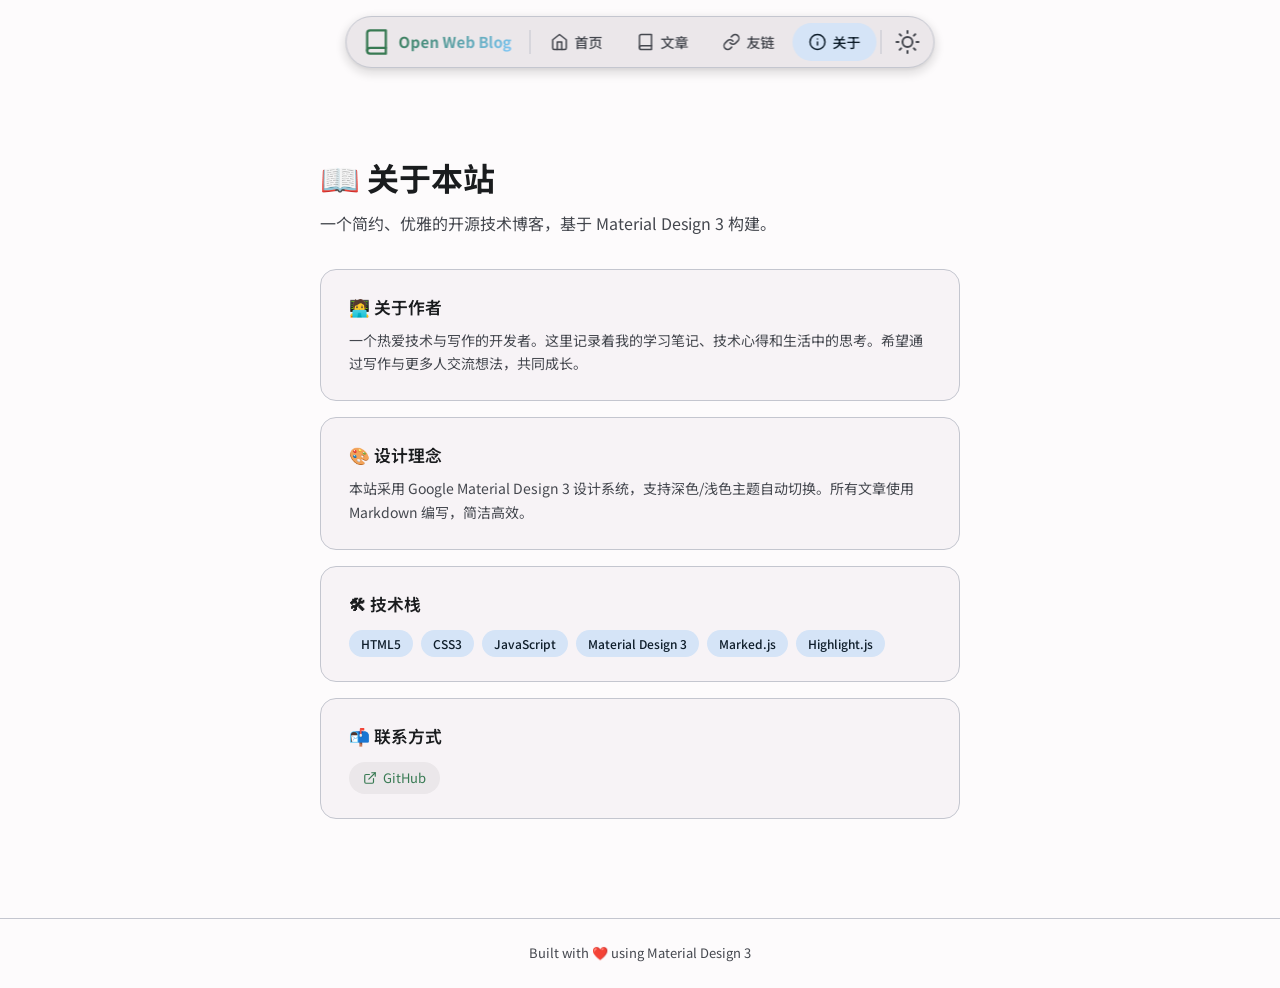
==== main/about.html @ fdef0a33 "OWB-dev #1" ====
<!DOCTYPE html>
<html lang="zh-Hans" data-theme="dark">
<head>
  <meta charset="UTF-8">
  <meta name="viewport" content="width=device-width, initial-scale=1.0">
  <title>Open Web Blog - 关于</title>
  <meta name="description" content="关于本站">

  <link rel="preconnect" href="https://fonts.loli.net">
  <link rel="preconnect" href="https://gstatic.loli.net" crossorigin>

  <link href="https://fonts.loli.net/css2?family=Noto+Sans+SC:wght@300;400;500;700&family=JetBrains+Mono:wght@400;500&display=swap" rel="stylesheet">

  <link rel="stylesheet" href="css/theme.css">
  <link rel="stylesheet" href="css/layout.css">
  <link rel="stylesheet" href="css/components.css">
  <link rel="stylesheet" href="css/home.css">
  <link rel="stylesheet" href="css/nav.css">

  <style>
    .page-container { max-width: 680px; margin: 0 auto; padding: 0 20px; }
    .page-title { font-size: 2rem; font-weight: 700; margin-bottom: 8px; color: var(--md-sys-color-on-surface); }
    .page-desc { color: var(--md-sys-color-on-surface-variant); margin-bottom: 32px; line-height: 1.6; }
    .about-card {
      padding: 24px 28px; border-radius: var(--md-sys-shape-large);
      background-color: var(--md-sys-color-surface-container-low);
      border: 1px solid var(--md-sys-color-outline-variant); margin-bottom: 16px;
    }
    .about-card h3 { font-size: 1.05rem; font-weight: 600; margin-bottom: 8px; color: var(--md-sys-color-on-surface); }
    .about-card p { font-size: 14px; color: var(--md-sys-color-on-surface-variant); line-height: 1.7; }
    .tech-tags { display: flex; flex-wrap: wrap; gap: 8px; margin-top: 12px; }
    .tech-tag {
      padding: 4px 12px; border-radius: var(--md-sys-shape-full);
      background-color: var(--md-sys-color-secondary-container); color: var(--md-sys-color-on-secondary-container);
      font-size: 12px; font-weight: 500;
    }
  </style>
</head>
<body class="has-floating-nav">

  <nav class="floating-nav" id="floatingNav">
    <a href="index.html" class="floating-nav__brand">
      <span class="floating-nav__brand-icon">
        <svg viewBox="0 0 24 24" width="28" height="28" fill="none" stroke="var(--md-sys-color-primary)" stroke-width="2" stroke-linecap="round" stroke-linejoin="round">
          <path d="M4 19.5A2.5 2.5 0 0 1 6.5 17H20"/><path d="M6.5 2H20v20H6.5A2.5 2.5 0 0 1 4 19.5v-15A2.5 2.5 0 0 1 6.5 2z"/>
        </svg>
      </span>
      <span class="floating-nav__brand-name">Open Web Blog</span>
    </a>
    <span class="floating-nav__divider"></span>
    <div class="floating-nav__links">
      <a href="index.html" class="floating-nav__link">
        <svg viewBox="0 0 24 24" width="18" height="18" fill="none" stroke="currentColor" stroke-width="2" stroke-linecap="round" stroke-linejoin="round"><path d="M3 9l9-7 9 7v11a2 2 0 0 1-2 2H5a2 2 0 0 1-2-2z"/><polyline points="9 22 9 12 15 12 15 22"/></svg>
        首页
      </a>
      <a href="page.html" class="floating-nav__link">
        <svg viewBox="0 0 24 24" width="18" height="18" fill="none" stroke="currentColor" stroke-width="2" stroke-linecap="round" stroke-linejoin="round"><path d="M4 19.5A2.5 2.5 0 0 1 6.5 17H20"/><path d="M6.5 2H20v20H6.5A2.5 2.5 0 0 1 4 19.5v-15A2.5 2.5 0 0 1 6.5 2z"/></svg>
        文章
      </a>
      <a href="link.html" class="floating-nav__link">
        <svg viewBox="0 0 24 24" width="18" height="18" fill="none" stroke="currentColor" stroke-width="2" stroke-linecap="round" stroke-linejoin="round"><path d="M10 13a5 5 0 0 0 7.54.54l3-3a5 5 0 0 0-7.07-7.07l-1.72 1.71"/><path d="M14 11a5 5 0 0 0-7.54-.54l-3 3a5 5 0 0 0 7.07 7.07l1.71-1.71"/></svg>
        友链
      </a>
      <a href="about.html" class="floating-nav__link active">
        <svg viewBox="0 0 24 24" width="18" height="18" fill="none" stroke="currentColor" stroke-width="2" stroke-linecap="round" stroke-linejoin="round"><circle cx="12" cy="12" r="10"/><line x1="12" y1="16" x2="12" y2="12"/><line x1="12" y1="8" x2="12.01" y2="8"/></svg>
        关于
      </a>
    </div>
    <span class="floating-nav__divider"></span>
    <div class="floating-nav__end">
      <button class="icon-button" id="themeToggle" aria-label="切换主题">
        <svg viewBox="0 0 24 24" width="24" height="24" id="themeIcon" fill="none" stroke="currentColor" stroke-width="2" stroke-linecap="round" stroke-linejoin="round"><path d="M21 12.79A9 9 0 1 1 11.21 3 7 7 0 0 0 21 12.79z"/></svg>
      </button>
    </div>
  </nav>

  <main class="main-content main-content--full">
    <div class="page-container" id="aboutContent">
      <h1 class="page-title">📖 关于本站</h1>
      <p class="page-desc" id="aboutDesc">加载中...</p>
      <div id="aboutCards">
        <!-- Dynamically populated from config.json -->
      </div>
    </div>

    <footer class="blog-footer">
      <p>Built with ❤️ using Material Design 3</p>
    </footer>
  </main>

  <script src="js/theme.js"></script>
  <script>
    (function() {
      // Load about content from config.json
      fetch('config.json').then(r => r.json()).then(cfg => {
        const about = cfg.about;
        if (!about) {
          document.getElementById('aboutDesc').textContent = '一个简约、优雅的开源技术博客，基于 Material Design 3 构建。';
          return;
        }
        // Description
        if (about.description) {
          document.getElementById('aboutDesc').textContent = about.description;
        }
        // Cards
        const cardsContainer = document.getElementById('aboutCards');
        if (!about.sections || !about.sections.length) {
          cardsContainer.innerHTML = '<div class="about-card"><h3>关于</h3><p>暂无更多信息。</p></div>';
          return;
        }
        cardsContainer.innerHTML = about.sections.map(section => {
          let bodyHtml = '';
          if (section.text) {
            bodyHtml = `<p>${section.text}</p>`;
          }
          if (section.tags && section.tags.length) {
            bodyHtml += '<div class="tech-tags">' + section.tags.map(t => `<span class="tech-tag">${t}</span>`).join('') + '</div>';
          }
          if (section.links && section.links.length) {
            bodyHtml += '<div style="display:flex;flex-wrap:wrap;gap:8px;margin-top:12px">' +
              section.links.map(l => `<a href="${l.url}" target="_blank" rel="noopener" style="display:inline-flex;align-items:center;gap:6px;padding:6px 14px;border-radius:9999px;background:var(--md-sys-color-surface-container-high);color:var(--md-sys-color-primary);font-size:13px;text-decoration:none;transition:all 0.2s" onmouseover="this.style.background='var(--md-sys-color-primary-container)'" onmouseout="this.style.background='var(--md-sys-color-surface-container-high)'">
                <svg viewBox="0 0 24 24" width="14" height="14" fill="none" stroke="currentColor" stroke-width="2" stroke-linecap="round" stroke-linejoin="round"><path d="M18 13v6a2 2 0 0 1-2 2H5a2 2 0 0 1-2-2V8a2 2 0 0 1 2-2h6"/><polyline points="15 3 21 3 21 9"/><line x1="10" y1="14" x2="21" y2="3"/></svg>
                ${l.label}
              </a>`).join('') + '</div>';
          }
          return `<div class="about-card">
            <h3>${section.title}</h3>
            ${bodyHtml}
          </div>`;
        }).join('');
      }).catch(() => {
        document.getElementById('aboutDesc').textContent = '一个简约、优雅的开源技术博客。';
      });
    })();
  </script>
</body>
</html>
---- main/css/theme.css ----
/* ============================================
   Material Design 3 Theme - Open Web Blog
   ============================================ */

/* === Light Theme (default) === */
:root,
[data-theme="light"] {
  /* Primary - Green #4AA26F (overridable via config.json → themeColor) */
  --owb-primary: #4AA26F;
  --md-sys-color-primary: #3A8E5E;
  --md-sys-color-on-primary: #FFFFFF;
  --md-sys-color-primary-container: #C7EDD4;
  --md-sys-color-on-primary-container: #002112;

  /* Secondary */
  --md-sys-color-secondary: #526070;
  --md-sys-color-on-secondary: #FFFFFF;
  --md-sys-color-secondary-container: #D5E4F7;
  --md-sys-color-on-secondary-container: #0E1D2A;

  /* Tertiary */
  --md-sys-color-tertiary: #6B5778;
  --md-sys-color-on-tertiary: #FFFFFF;
  --md-sys-color-tertiary-container: #F2DAFF;
  --md-sys-color-on-tertiary-container: #251431;

  /* Error */
  --md-sys-color-error: #BA1A1A;
  --md-sys-color-on-error: #FFFFFF;
  --md-sys-color-error-container: #FFDAD6;
  --md-sys-color-on-error-container: #410002;

  /* Surface */
  --md-sys-color-surface: #FDFBFC;
  --md-sys-color-on-surface: #1A1C1E;
  --md-sys-color-surface-dim: #DBD9DD;
  --md-sys-color-surface-bright: #FDFBFC;

  --md-sys-color-surface-container-lowest: #FFFFFF;
  --md-sys-color-surface-container-low: #F7F3F6;
  --md-sys-color-surface-container: #F1EDF0;
  --md-sys-color-surface-container-high: #EBE7EA;
  --md-sys-color-surface-container-highest: #E5E2E5;

  --md-sys-color-on-surface-variant: #44474E;
  --md-sys-color-outline: #74777F;
  --md-sys-color-outline-variant: #C4C6CF;

  /* Inverse */
  --md-sys-color-inverse-surface: #2F3033;
  --md-sys-color-inverse-on-surface: #F1F0F4;
  --md-sys-color-inverse-primary: #81DAAB;

  /* Shadows */
  --md-sys-color-shadow: #000000;
  --md-sys-color-scrim: #000000;

  /* Surface Tint */
  --md-sys-color-surface-tint: #3A8E5E;

  /* Elevation levels */
  --md-sys-elevation-0: none;
  --md-sys-elevation-1: 0 1px 3px 1px rgba(0,0,0,0.08), 0 1px 2px 0 rgba(0,0,0,0.04);
  --md-sys-elevation-2: 0 2px 6px 2px rgba(0,0,0,0.10), 0 1px 2px 0 rgba(0,0,0,0.06);
  --md-sys-elevation-3: 0 4px 8px 3px rgba(0,0,0,0.10), 0 2px 3px 0 rgba(0,0,0,0.06);
  --md-sys-elevation-4: 0 6px 12px 4px rgba(0,0,0,0.10), 0 2px 3px 0 rgba(0,0,0,0.06);
  --md-sys-elevation-5: 0 8px 16px 6px rgba(0,0,0,0.10), 0 4px 4px 0 rgba(0,0,0,0.06);

  /* Shape */
  --md-sys-shape-extra-small: 4px;
  --md-sys-shape-small: 8px;
  --md-sys-shape-medium: 12px;
  --md-sys-shape-large: 16px;
  --md-sys-shape-extra-large: 28px;
  --md-sys-shape-full: 9999px;
}

/* === Dark Theme === */
[data-theme="dark"] {
  --md-sys-color-primary: #81DAAB;
  --md-sys-color-on-primary: #003920;
  --md-sys-color-primary-container: #2E6B48;
  --md-sys-color-on-primary-container: #C7EDD4;

  --md-sys-color-secondary: #B9C8D9;
  --md-sys-color-on-secondary: #243240;
  --md-sys-color-secondary-container: #3B4958;
  --md-sys-color-on-secondary-container: #D5E4F7;

  --md-sys-color-tertiary: #D7BDE5;
  --md-sys-color-on-tertiary: #3B2948;
  --md-sys-color-tertiary-container: #533F5F;
  --md-sys-color-on-tertiary-container: #F2DAFF;

  --md-sys-color-error: #FFB4AB;
  --md-sys-color-on-error: #690005;
  --md-sys-color-error-container: #93000A;
  --md-sys-color-on-error-container: #FFDAD6;

  --md-sys-color-surface: #121316;
  --md-sys-color-on-surface: #E2E2E6;
  --md-sys-color-surface-dim: #121316;
  --md-sys-color-surface-bright: #38393C;

  --md-sys-color-surface-container-lowest: #0D0E11;
  --md-sys-color-surface-container-low: #1A1B1E;
  --md-sys-color-surface-container: #1E1F22;
  --md-sys-color-surface-container-high: #292A2D;
  --md-sys-color-surface-container-highest: #343537;

  --md-sys-color-on-surface-variant: #C4C6CF;
  --md-sys-color-outline: #8E9099;
  --md-sys-color-outline-variant: #44474E;

  --md-sys-color-inverse-surface: #E2E2E6;
  --md-sys-color-inverse-on-surface: #2F3033;
  --md-sys-color-inverse-primary: #3A8E5E;

  --md-sys-color-shadow: #000000;
  --md-sys-color-scrim: #000000;
  --md-sys-color-surface-tint: #81DAAB;
}

/* === Global Styles === */
*, *::before, *::after {
  margin: 0;
  padding: 0;
  box-sizing: border-box;
}

html {
  font-size: 16px;
  scroll-behavior: smooth;
}

body {
  font-family: 'Noto Sans SC', -apple-system, BlinkMacSystemFont, "Segoe UI", "PingFang SC", "Hiragino Sans GB", "Microsoft YaHei", "Helvetica Neue", Helvetica, Arial, sans-serif;
  background-color: var(--md-sys-color-surface);
  color: var(--md-sys-color-on-surface);
  line-height: 1.6;
  -webkit-font-smoothing: antialiased;
  -moz-osx-font-smoothing: grayscale;
  overflow-x: hidden;
}

a {
  color: var(--md-sys-color-primary);
  text-decoration: none;
  transition: color 0.2s ease;
}

a:hover {
  color: var(--md-sys-color-primary);
  text-decoration: underline;
}

::selection {
  background-color: var(--md-sys-color-primary-container);
  color: var(--md-sys-color-on-primary-container);
}

::-webkit-scrollbar {
  width: 8px;
  height: 8px;
}

::-webkit-scrollbar-track {
  background: transparent;
}

::-webkit-scrollbar-thumb {
  background: var(--md-sys-color-outline-variant);
  border-radius: var(--md-sys-shape-full);
}

::-webkit-scrollbar-thumb:hover {
  background: var(--md-sys-color-outline);
}
---- main/css/layout.css ----
/* ============================================
   Layout - Top App Bar, Sidebar, Main Content
   ============================================ */

/* === Top App Bar === */
.top-app-bar {
  position: fixed;
  top: 0;
  left: 0;
  right: 0;
  height: 64px;
  background-color: var(--md-sys-color-surface-container);
  color: var(--md-sys-color-on-surface);
  display: flex;
  align-items: center;
  justify-content: space-between;
  padding: 0 16px;
  z-index: 100;
  box-shadow: var(--md-sys-elevation-2);
  backdrop-filter: blur(12px);
  -webkit-backdrop-filter: blur(12px);
}

.top-app-bar__start {
  display: flex;
  align-items: center;
  gap: 12px;
}

.top-app-bar__brand {
  display: flex;
  align-items: center;
  gap: 10px;
}

.brand-text {
  display: flex;
  flex-direction: column;
}

.brand-name {
  font-family: 'Noto Sans SC', "PingFang SC", "Microsoft YaHei", sans-serif;
  font-size: 18px;
  font-weight: 700;
  line-height: 1.2;
  color: var(--md-sys-color-on-surface);
  background: linear-gradient(135deg, var(--md-sys-color-primary), #7FC8F8);
  -webkit-background-clip: text;
  -webkit-text-fill-color: transparent;
  background-clip: text;
}

.brand-subtitle {
  font-size: 11px;
  font-weight: 400;
  color: var(--md-sys-color-on-surface-variant);
  line-height: 1.2;
}

.top-app-bar__end {
  display: flex;
  align-items: center;
  gap: 4px;
}

/* === Drawer Overlay === */
.drawer-overlay {
  position: fixed;
  inset: 0;
  background: rgba(0, 0, 0, 0.4);
  z-index: 80;
  opacity: 0;
  visibility: hidden;
  transition: opacity 0.3s ease, visibility 0.3s ease;
}

.drawer-overlay.active {
  opacity: 1;
  visibility: visible;
}

/* === Sidebar === */
.sidebar {
  position: fixed;
  top: 64px;
  left: 0;
  bottom: 0;
  width: 280px;
  background-color: var(--md-sys-color-surface-container);
  border-right: 1px solid var(--md-sys-color-outline-variant);
  overflow-y: auto;
  z-index: 90;
  transition: transform 0.3s cubic-bezier(0.2, 0, 0, 1);
  display: flex;
  flex-direction: column;
}

.sidebar__header {
  display: none;
  padding: 20px 20px 12px;
  align-items: center;
  gap: 12px;
  border-bottom: 1px solid var(--md-sys-color-outline-variant);
}

.sidebar__section-label {
  font-size: 11px;
  font-weight: 600;
  text-transform: uppercase;
  letter-spacing: 0.05em;
  color: var(--md-sys-color-on-surface-variant);
  padding: 16px 20px 8px;
}

/* Navigation List */
.nav-list {
  list-style: none;
  padding: 4px 12px;
  flex: 1;
}

.nav-item {
  margin-bottom: 2px;
}

.nav-link {
  display: flex;
  align-items: center;
  gap: 12px;
  padding: 10px 16px;
  border-radius: var(--md-sys-shape-large);
  color: var(--md-sys-color-on-surface-variant);
  text-decoration: none;
  font-size: 14px;
  font-weight: 500;
  transition: all 0.2s ease;
  position: relative;
}

.nav-link:hover {
  background-color: var(--md-sys-color-surface-container-high);
  color: var(--md-sys-color-on-surface);
  text-decoration: none;
}

.nav-item.active .nav-link {
  background-color: var(--md-sys-color-secondary-container);
  color: var(--md-sys-color-on-secondary-container);
}

.nav-icon {
  width: 20px;
  height: 20px;
  flex-shrink: 0;
}

/* Blog post date in nav */
.nav-post-date {
  font-size: 11px;
  color: var(--md-sys-color-on-surface-variant);
  opacity: 0.7;
  margin-left: auto;
}

/* Sidebar Footer */
.sidebar__footer {
  padding: 12px 12px 20px;
  border-top: 1px solid var(--md-sys-color-outline-variant);
  margin-top: auto;
}

.sidebar-footer-link {
  display: flex;
  align-items: center;
  gap: 8px;
  padding: 8px 16px;
  border-radius: var(--md-sys-shape-medium);
  color: var(--md-sys-color-on-surface-variant);
  font-size: 13px;
  transition: all 0.2s ease;
}

.sidebar-footer-link:hover {
  background-color: var(--md-sys-color-surface-container-high);
  color: var(--md-sys-color-primary);
  text-decoration: none;
}

/* === Main Content === */
.main-content {
  margin-top: 64px;
  margin-left: 280px;
  min-height: calc(100vh - 64px);
  transition: margin-left 0.3s cubic-bezier(0.2, 0, 0, 1);
}

/* Full-width main (no sidebar, for index/link/about pages) */
.main-content--full {
  margin-left: 0;
}

.content-wrapper {
  display: flex;
  max-width: 1200px;
  margin: 0 auto;
  padding: 32px 40px;
  gap: 40px;
}

.doc-article {
  flex: 1;
  min-width: 0;
  max-width: 800px;
}

/* === TOC Sidebar === */
.toc-sidebar {
  width: 220px;
  flex-shrink: 0;
  position: sticky;
  top: 96px;
  align-self: flex-start;
  max-height: calc(100vh - 120px);
  overflow-y: auto;
  padding-left: 16px;
  border-left: 1px solid var(--md-sys-color-outline-variant);
}

.toc-header {
  font-size: 12px;
  font-weight: 600;
  text-transform: uppercase;
  letter-spacing: 0.08em;
  color: var(--md-sys-color-on-surface-variant);
  margin-bottom: 12px;
}

.toc-list {
  list-style: none;
}

.toc-list li {
  margin-bottom: 4px;
}

.toc-list a {
  display: block;
  padding: 4px 8px;
  font-size: 13px;
  color: var(--md-sys-color-on-surface-variant);
  border-radius: var(--md-sys-shape-small);
  transition: all 0.2s ease;
  line-height: 1.4;
  overflow: hidden;
  text-overflow: ellipsis;
  white-space: nowrap;
}

.toc-list a:hover {
  color: var(--md-sys-color-primary);
  background-color: var(--md-sys-color-surface-container);
  text-decoration: none;
}

.toc-list a.toc-h2 {
  padding-left: 16px;
  font-size: 12px;
}

.toc-list a.toc-h3 {
  padding-left: 28px;
  font-size: 11px;
}

/* === FAB (Scroll to top) === */
.fab {
  position: fixed;
  bottom: 24px;
  right: 24px;
  width: 56px;
  height: 56px;
  border-radius: var(--md-sys-shape-large);
  background-color: var(--md-sys-color-primary-container);
  color: var(--md-sys-color-on-primary-container);
  border: none;
  cursor: pointer;
  display: flex;
  align-items: center;
  justify-content: center;
  box-shadow: var(--md-sys-elevation-3);
  transition: all 0.3s ease;
  opacity: 0;
  transform: translateY(20px);
  pointer-events: none;
  z-index: 50;
}

.fab.visible {
  opacity: 1;
  transform: translateY(0);
  pointer-events: auto;
}

.fab:hover {
  background-color: var(--md-sys-color-primary);
  color: var(--md-sys-color-on-primary);
  box-shadow: var(--md-sys-elevation-4);
}

.fab.visible:hover {
  transform: translateY(-2px);
}

/* === Loading State === */
.loading-state {
  display: flex;
  flex-direction: column;
  align-items: center;
  justify-content: center;
  padding: 80px 20px;
  color: var(--md-sys-color-on-surface-variant);
}

.loading-spinner {
  width: 40px;
  height: 40px;
  border: 3px solid var(--md-sys-color-outline-variant);
  border-top-color: var(--md-sys-color-primary);
  border-radius: 50%;
  animation: spin 0.8s linear infinite;
  margin-bottom: 16px;
}

@keyframes spin {
  to { transform: rotate(360deg); }
}

/* === Blog post meta info === */
.doc-header {
  margin-bottom: 32px;
  padding-bottom: 24px;
  border-bottom: 1px solid var(--md-sys-color-outline-variant);
}

.doc-title {
  font-family: 'Noto Sans SC', "PingFang SC", "Microsoft YaHei", sans-serif;
  font-size: 2.25rem;
  font-weight: 700;
  line-height: 1.25;
  color: var(--md-sys-color-on-surface);
  margin-bottom: 8px;
}

.doc-meta {
  font-size: 14px;
  color: var(--md-sys-color-on-surface-variant);
  display: flex;
  align-items: center;
  gap: 12px;
  flex-wrap: wrap;
}

.doc-meta-item {
  display: flex;
  align-items: center;
  gap: 4px;
}

.doc-meta-item svg {
  width: 16px;
  height: 16px;
}

/* === Drawer mode (mobile) === */
@media (max-width: 768px) {
  .sidebar {
    transform: translateX(-100%);
  }

  .sidebar.open {
    transform: translateX(0);
  }

  .sidebar__header {
    display: flex;
  }

  .main-content {
    margin-left: 0;
  }

  .content-wrapper {
    padding: 20px 16px;
  }

  .toc-sidebar {
    display: none;
  }

  .doc-article {
    max-width: 100%;
  }

  .top-app-bar__brand .brand-subtitle {
    display: none;
  }

  .doc-title {
    font-size: 1.6rem;
  }
}

/* === Desktop: hide hamburger, sidebar always visible === */
@media (min-width: 769px) {
  #menuToggle { display: none; }
}

/* === Tablet / small desktop === */
@media (min-width: 769px) and (max-width: 1200px) {
  .content-wrapper {
    padding: 28px 24px;
    gap: 28px;
  }

  .toc-sidebar {
    width: 180px;
  }
}

/* === Large desktop === */
@media (min-width: 1201px) {
  .content-wrapper {
    padding: 40px 48px;
    gap: 48px;
  }
}

/* === Reduced motion === */
@media (prefers-reduced-motion: reduce) {
  *, *::before, *::after {
    animation-duration: 0.01ms !important;
    transition-duration: 0.01ms !important;
  }
}
---- main/css/components.css ----
/* ============================================
   Components - MD3 Styled UI Elements
   ============================================ */

/* === Icon Button === */
.icon-button {
  width: 40px;
  height: 40px;
  border-radius: var(--md-sys-shape-full);
  border: none;
  background: transparent;
  color: var(--md-sys-color-on-surface-variant);
  cursor: pointer;
  display: flex;
  align-items: center;
  justify-content: center;
  transition: all 0.2s ease;
  position: relative;
  overflow: hidden;
}

.icon-button svg {
  width: 24px;
  height: 24px;
  position: relative;
  z-index: 1;
}

.icon-button::after {
  content: '';
  position: absolute;
  inset: 0;
  border-radius: inherit;
  background-color: currentColor;
  opacity: 0;
  transition: opacity 0.2s ease;
}

.icon-button:hover::after {
  opacity: 0.08;
}

.icon-button:active::after {
  opacity: 0.12;
}

.icon-button:hover {
  color: var(--md-sys-color-on-surface);
}

/* === Blockquote === */
blockquote {
  margin: 16px 0;
  padding: 16px 20px;
  border-radius: var(--md-sys-shape-medium);
  background-color: var(--md-sys-color-surface-container-low);
  border-left: 4px solid var(--md-sys-color-primary);
  color: var(--md-sys-color-on-surface-variant);
}

blockquote p {
  margin: 4px 0;
}

blockquote > :first-child {
  margin-top: 0;
}

blockquote > :last-child {
  margin-bottom: 0;
}

/* === Horizontal Rule === */
hr {
  border: none;
  height: 1px;
  background-color: var(--md-sys-color-outline-variant);
  margin: 24px 0;
}

/* === Theme Transition === */
html.transitioning * {
  transition: background-color 0.3s ease,
              color 0.3s ease,
              border-color 0.3s ease,
              box-shadow 0.3s ease !important;
}

/* === Keyboard shortcuts === */
kbd {
  display: inline-block;
  padding: 2px 6px;
  font-family: 'JetBrains Mono', "SF Mono", "Fira Code", "Fira Mono", "Roboto Mono", Menlo, Courier, monospace;
  font-size: 12px;
  line-height: 1.4;
  color: var(--md-sys-color-on-surface);
  background-color: var(--md-sys-color-surface-container-high);
  border: 1px solid var(--md-sys-color-outline-variant);
  border-radius: var(--md-sys-shape-extra-small);
  box-shadow: 0 1px 2px rgba(0,0,0,0.1);
}

/* === Blog Post Card === */
.blog-post-card {
  margin: 16px 0;
  padding: 20px 24px;
  border-radius: var(--md-sys-shape-large);
  background-color: var(--md-sys-color-surface-container-low);
  border: 1px solid var(--md-sys-color-outline-variant);
  transition: all 0.2s ease;
  cursor: pointer;
}

.blog-post-card:hover {
  background-color: var(--md-sys-color-surface-container);
  box-shadow: var(--md-sys-elevation-2);
  border-color: var(--md-sys-color-primary);
}

.blog-post-card__title {
  font-size: 1.25rem;
  font-weight: 600;
  color: var(--md-sys-color-on-surface);
  margin-bottom: 8px;
}

.blog-post-card__excerpt {
  font-size: 14px;
  color: var(--md-sys-color-on-surface-variant);
  line-height: 1.6;
  display: -webkit-box;
  -webkit-line-clamp: 3;
  -webkit-box-orient: vertical;
  overflow: hidden;
}

.blog-post-card__meta {
  display: flex;
  align-items: center;
  gap: 12px;
  margin-top: 12px;
  font-size: 12px;
  color: var(--md-sys-color-on-surface-variant);
}

/* === Empty state === */
.empty-state {
  text-align: center;
  padding: 60px 20px;
  color: var(--md-sys-color-on-surface-variant);
}

.empty-state svg {
  margin-bottom: 16px;
  opacity: 0.5;
}

.empty-state h3 {
  font-size: 1.2rem;
  font-weight: 600;
  margin-bottom: 8px;
  color: var(--md-sys-color-on-surface);
}

.empty-state p {
  font-size: 14px;
}
---- main/css/home.css ----
/* ============================================
   Blog Home Page Styles
   ============================================ */

/* === Hero Section === */
.blog-hero {
  text-align: center;
  padding: 48px 40px;
  margin: 20px 0 32px;
  position: relative;
  overflow: hidden;
  border-radius: var(--md-sys-shape-extra-large);
  background-color: var(--md-sys-color-surface-container);
  border: 1px solid var(--md-sys-color-outline-variant);
  box-shadow: var(--md-sys-elevation-1);
}

.blog-hero::before {
  content: '';
  position: absolute;
  top: -30%;
  left: -30%;
  width: 160%;
  height: 160%;
  background: radial-gradient(ellipse at 50% 0%, var(--md-sys-color-primary-container) 0%, transparent 60%);
  opacity: 0.35;
  pointer-events: none;
}

.blog-hero__icon {
  margin-bottom: 24px;
  position: relative;
}

.blog-hero__icon svg {
  filter: drop-shadow(0 4px 12px rgba(0,0,0,0.15));
}

.blog-hero__title {
  font-family: 'Noto Sans SC', "PingFang SC", sans-serif;
  font-size: 2.5rem;
  font-weight: 700;
  color: var(--md-sys-color-on-surface);
  margin-bottom: 12px;
  position: relative;
}

.blog-hero__title .gradient-text {
  background: linear-gradient(135deg, var(--md-sys-color-primary), #7FC8F8, var(--md-sys-color-tertiary));
  -webkit-background-clip: text;
  -webkit-text-fill-color: transparent;
  background-clip: text;
}

.blog-hero__subtitle {
  font-size: 1.1rem;
  color: var(--md-sys-color-on-surface-variant);
  max-width: 520px;
  margin: 0 auto 8px;
  line-height: 1.6;
  position: relative;
}

.blog-hero__stats {
  display: flex;
  justify-content: center;
  gap: 32px;
  margin-top: 32px;
  position: relative;
}

.hero-stat {
  text-align: center;
}

.hero-stat__number {
  font-size: 2rem;
  font-weight: 700;
  color: var(--md-sys-color-primary);
  line-height: 1.2;
}

.hero-stat__label {
  font-size: 13px;
  color: var(--md-sys-color-on-surface-variant);
  margin-top: 4px;
}

/* ============================================
   Topic Cards - Horizontal Category Row
   ============================================ */
.topic-cards-section {
  max-width: 960px;
  margin: 0 auto 8px;
  padding: 0 20px;
}

.topic-cards-wrapper {
  display: flex;
  gap: 12px;
  overflow-x: auto;
  padding: 4px 0 8px;
  scroll-snap-type: x mandatory;
  -webkit-overflow-scrolling: touch;
}

.topic-cards-wrapper::-webkit-scrollbar {
  height: 4px;
}

.topic-card {
  flex: 0 0 auto;
  min-width: 160px;
  display: flex;
  align-items: center;
  gap: 12px;
  padding: 16px 20px;
  border-radius: var(--md-sys-shape-large);
  background-color: var(--md-sys-color-surface-container);
  border: 1px solid var(--md-sys-color-outline-variant);
  text-decoration: none;
  transition: all 0.2s ease;
  scroll-snap-align: start;
  cursor: pointer;
}

.topic-card:hover {
  background-color: var(--md-sys-color-surface-container-high);
  border-color: var(--md-sys-color-primary);
  transform: translateY(-1px);
  box-shadow: var(--md-sys-elevation-2);
  text-decoration: none;
}

.topic-card.active {
  background-color: var(--md-sys-color-primary-container);
  border-color: var(--md-sys-color-primary);
}

.topic-card__icon {
  display: flex;
  align-items: center;
  justify-content: center;
  width: 44px;
  height: 44px;
  border-radius: var(--md-sys-shape-medium);
  background-color: var(--md-sys-color-surface-container-highest);
  flex-shrink: 0;
}

.topic-card.active .topic-card__icon {
  background-color: var(--md-sys-color-primary);
  color: var(--md-sys-color-on-primary);
}

.topic-card__label {
  font-size: 14px;
  font-weight: 600;
  color: var(--md-sys-color-on-surface);
  white-space: nowrap;
}

/* ============================================
   Tag Filter Bar - Horizontal Scrollable Pills
   ============================================ */
.tag-filter-section {
  max-width: 960px;
  margin: 0 auto 24px;
  padding: 0 20px;
}

.tag-filter-wrapper {
  display: flex;
  gap: 8px;
  overflow-x: auto;
  padding: 4px 0;
  -webkit-overflow-scrolling: touch;
}

.tag-filter-wrapper::-webkit-scrollbar {
  height: 0;
}

.tag-pill {
  flex: 0 0 auto;
  padding: 6px 16px;
  border-radius: var(--md-sys-shape-full);
  background-color: var(--md-sys-color-surface-container-high);
  border: 1px solid var(--md-sys-color-outline-variant);
  color: var(--md-sys-color-on-surface-variant);
  font-size: 13px;
  font-weight: 500;
  cursor: pointer;
  transition: all 0.2s ease;
  white-space: nowrap;
  user-select: none;
}

.tag-pill:hover {
  background-color: var(--md-sys-color-surface-container-highest);
  color: var(--md-sys-color-on-surface);
}

.tag-pill.active {
  background-color: var(--md-sys-color-secondary-container);
  color: var(--md-sys-color-on-secondary-container);
  border-color: var(--md-sys-color-secondary-container);
}

.tag-pill__count {
  display: inline-block;
  margin-left: 6px;
  font-size: 11px;
  opacity: 0.65;
}

/* === Posts Section === */
.blog-posts-section {
  max-width: 960px;
  margin: 0 auto;
  padding: 0 20px 60px;
}

.blog-posts-section__header {
  display: flex;
  align-items: center;
  justify-content: space-between;
  margin-bottom: 24px;
}

.blog-posts-section__title {
  font-size: 1.25rem;
  font-weight: 700;
  color: var(--md-sys-color-on-surface);
  display: flex;
  align-items: center;
  gap: 8px;
}

.blog-posts-section__title svg {
  color: var(--md-sys-color-primary);
}

.blog-posts-section__count {
  font-size: 13px;
  color: var(--md-sys-color-on-surface-variant);
}

.post-list {
  display: grid;
  grid-template-columns: 1fr;
  gap: 16px;
}

/* === Post Card === */
.post-card {
  display: flex;
  flex-direction: column;
  padding: 24px 28px;
  border-radius: var(--md-sys-shape-large);
  background-color: var(--md-sys-color-surface-container-low);
  border: 1px solid var(--md-sys-color-outline-variant);
  cursor: pointer;
  transition: all 0.25s cubic-bezier(0.2, 0, 0, 1);
  position: relative;
  overflow: hidden;
  text-decoration: none;
}

.post-card::before {
  content: '';
  position: absolute;
  left: 0;
  top: 0;
  bottom: 0;
  width: 3px;
  background: linear-gradient(180deg, var(--md-sys-color-primary), var(--md-sys-color-tertiary));
  border-radius: 0 3px 3px 0;
  opacity: 0;
  transform: scaleY(0.5);
  transition: all 0.25s cubic-bezier(0.2, 0, 0, 1);
}

.post-card:hover {
  background-color: var(--md-sys-color-surface-container);
  border-color: var(--md-sys-color-primary);
  box-shadow: var(--md-sys-elevation-3);
  transform: translateY(-2px);
}

.post-card:hover::before {
  opacity: 1;
  transform: scaleY(1);
}

.post-card:hover .post-card__title {
  color: var(--md-sys-color-primary);
}

.post-card__title {
  font-size: 1.2rem;
  font-weight: 700;
  color: var(--md-sys-color-on-surface);
  margin-bottom: 8px;
  line-height: 1.4;
  transition: color 0.2s ease;
}

.post-card__excerpt {
  font-size: 14px;
  color: var(--md-sys-color-on-surface-variant);
  line-height: 1.65;
  display: -webkit-box;
  -webkit-line-clamp: 2;
  -webkit-box-orient: vertical;
  overflow: hidden;
  margin-bottom: 14px;
}

.post-card__meta {
  display: flex;
  align-items: center;
  gap: 16px;
  font-size: 13px;
  color: var(--md-sys-color-on-surface-variant);
  flex-wrap: wrap;
}

.post-card__meta-item {
  display: flex;
  align-items: center;
  gap: 5px;
}

.post-card__meta-item svg {
  width: 15px;
  height: 15px;
  opacity: 0.65;
}

.post-card__tag {
  display: inline-flex;
  align-items: center;
  padding: 3px 10px;
  border-radius: var(--md-sys-shape-full);
  background-color: var(--md-sys-color-secondary-container);
  color: var(--md-sys-color-on-secondary-container);
  font-size: 11px;
  font-weight: 500;
}

.post-card__read-btn {
  margin-left: auto;
  display: flex;
  align-items: center;
  gap: 4px;
  color: var(--md-sys-color-primary);
  font-size: 13px;
  font-weight: 500;
  opacity: 0;
  transform: translateX(-8px);
  transition: all 0.25s ease;
}

.post-card:hover .post-card__read-btn {
  opacity: 1;
  transform: translateX(0);
}

/* === Empty State === */
.empty-state {
  text-align: center;
  padding: 60px 20px;
  color: var(--md-sys-color-on-surface-variant);
}

.empty-state svg {
  margin-bottom: 16px;
  opacity: 0.4;
}

.empty-state h3 {
  font-size: 1.15rem;
  font-weight: 600;
  color: var(--md-sys-color-on-surface);
  margin-bottom: 8px;
}

.empty-state p {
  font-size: 14px;
}

/* === Back to home button (in article view) === */
.back-home-btn {
  display: inline-flex;
  align-items: center;
  gap: 6px;
  color: var(--md-sys-color-primary);
  font-size: 14px;
  font-weight: 500;
  margin-bottom: 16px;
  text-decoration: none;
  padding: 6px 12px;
  border-radius: var(--md-sys-shape-full);
  transition: all 0.2s ease;
}

.back-home-btn:hover {
  background-color: var(--md-sys-color-surface-container-high);
  text-decoration: none;
}

/* === Footer === */
.blog-footer {
  text-align: center;
  padding: 24px 20px;
  margin-top: auto;
  border-top: 1px solid var(--md-sys-color-outline-variant);
  color: var(--md-sys-color-on-surface-variant);
  font-size: 13px;
}

.blog-footer a {
  color: var(--md-sys-color-primary);
}

/* Sticky footer: push footer to bottom when content is short */
.main-content--full {
  flex: 1;
  display: flex;
  flex-direction: column;
}

.main-content--full > .content-wrapper,
.main-content--full > .page-container {
  flex: 1;
}

/* === Responsive Grid: 2 columns (tablet) === */
@media (min-width: 769px) {
  .topic-cards-section,
  .tag-filter-section,
  .blog-posts-section {
    max-width: 960px;
  }

  .post-list {
    grid-template-columns: repeat(2, 1fr);
  }
}

/* === Responsive Grid: 3 columns (wide desktop) === */
@media (min-width: 1300px) {
  .topic-cards-section,
  .tag-filter-section,
  .blog-posts-section {
    max-width: 1320px;
  }

  .topic-card {
    min-width: 180px;
  }

  .post-list {
    grid-template-columns: repeat(3, 1fr);
    gap: 20px;
  }

  .post-card {
    padding: 28px 32px;
    min-height: 220px;
  }

  .post-card__title {
    font-size: 1.15rem;
  }
}

/* === Responsive: tablet topic cards scrollable === */
@media (max-width: 768px) {
  .topic-cards-wrapper {
    gap: 10px;
  }

  .topic-card {
    min-width: 140px;
    padding: 12px 14px;
    gap: 8px;
  }

  .topic-card__icon {
    width: 36px;
    height: 36px;
  }

  .topic-card__label {
    font-size: 13px;
  }

  .tag-filter-wrapper {
    gap: 6px;
  }
}

/* === Responsive: mobile single column === */
@media (max-width: 768px) {
  .blog-hero {
    padding: 48px 16px 36px;
  }

  .blog-hero__title {
    font-size: 1.8rem;
  }

  .blog-hero__subtitle {
    font-size: 0.95rem;
  }

  .blog-hero__stats {
    gap: 20px;
  }

  .hero-stat__number {
    font-size: 1.5rem;
  }

  .post-card {
    padding: 18px 20px;
  }

  .post-card__title {
    font-size: 1.05rem;
  }
}
---- main/css/nav.css ----
/* ============================================
   Floating Nav Bar - Rounded Pill, Detached
   ============================================ */

.floating-nav {
  position: fixed;
  top: 16px;
  left: 50%;
  transform: translateX(-50%);
  z-index: 110;
  display: flex;
  align-items: center;
  gap: 4px;
  padding: 6px 8px;
  background-color: var(--md-sys-color-surface-container-high);
  backdrop-filter: blur(20px);
  -webkit-backdrop-filter: blur(20px);
  border-radius: var(--md-sys-shape-extra-large);
  box-shadow: var(--md-sys-elevation-3);
  border: 1px solid var(--md-sys-color-outline-variant);
  max-width: calc(100vw - 32px);
  overflow-x: auto;
  -webkit-overflow-scrolling: touch;
}

.floating-nav::-webkit-scrollbar { height: 0; }

/* Nav brand (left side) */
.floating-nav__brand {
  display: flex;
  align-items: center;
  gap: 8px;
  padding: 4px 14px 4px 8px;
  text-decoration: none;
  flex-shrink: 0;
}

.floating-nav__brand:hover {
  text-decoration: none;
}

.floating-nav__brand-icon svg {
  display: block;
}

.floating-nav__brand-name {
  font-family: 'Noto Sans SC', sans-serif;
  font-size: 15px;
  font-weight: 700;
  color: var(--md-sys-color-on-surface);
  background: linear-gradient(135deg, var(--md-sys-color-primary), #7FC8F8);
  -webkit-background-clip: text;
  -webkit-text-fill-color: transparent;
  background-clip: text;
  white-space: nowrap;
}

/* Divider */
.floating-nav__divider {
  width: 1px;
  height: 24px;
  background-color: var(--md-sys-color-outline-variant);
  flex-shrink: 0;
}

/* Nav links (middle) */
.floating-nav__links {
  display: flex;
  align-items: center;
  gap: 2px;
  flex-shrink: 0;
}

.floating-nav__link {
  display: flex;
  align-items: center;
  gap: 6px;
  padding: 8px 16px;
  border-radius: var(--md-sys-shape-full);
  font-size: 14px;
  font-weight: 500;
  color: var(--md-sys-color-on-surface-variant);
  text-decoration: none;
  transition: all 0.2s ease;
  white-space: nowrap;
}

.floating-nav__link:hover {
  background-color: var(--md-sys-color-surface-container-highest);
  color: var(--md-sys-color-on-surface);
  text-decoration: none;
}

.floating-nav__link.active {
  background-color: var(--md-sys-color-secondary-container);
  color: var(--md-sys-color-on-secondary-container);
}

.floating-nav__link svg {
  width: 18px;
  height: 18px;
  flex-shrink: 0;
}

/* Nav end (right side) */
.floating-nav__end {
  display: flex;
  align-items: center;
  flex-shrink: 0;
  padding-left: 4px;
}

.floating-nav .icon-button {
  width: 36px;
  height: 36px;
}

/* Page body offset for floating nav */
body.has-floating-nav {
  padding-top: 88px;
  display: flex;
  flex-direction: column;
  min-height: 100vh;
}

/* Mobile: compact nav */
@media (max-width: 768px) {
  .floating-nav {
    top: 10px;
    padding: 4px 6px;
    gap: 2px;
  }

  body.has-floating-nav {
    padding-top: 72px;
  }

  .floating-nav__brand-name {
    display: none;
  }

  .floating-nav__link {
    padding: 8px 12px;
    font-size: 13px;
  }

  .floating-nav__link svg {
    width: 16px;
    height: 16px;
  }

  .floating-nav__brand {
    padding: 4px 8px 4px 4px;
  }

  .floating-nav__divider {
    margin: 0 2px;
  }
}
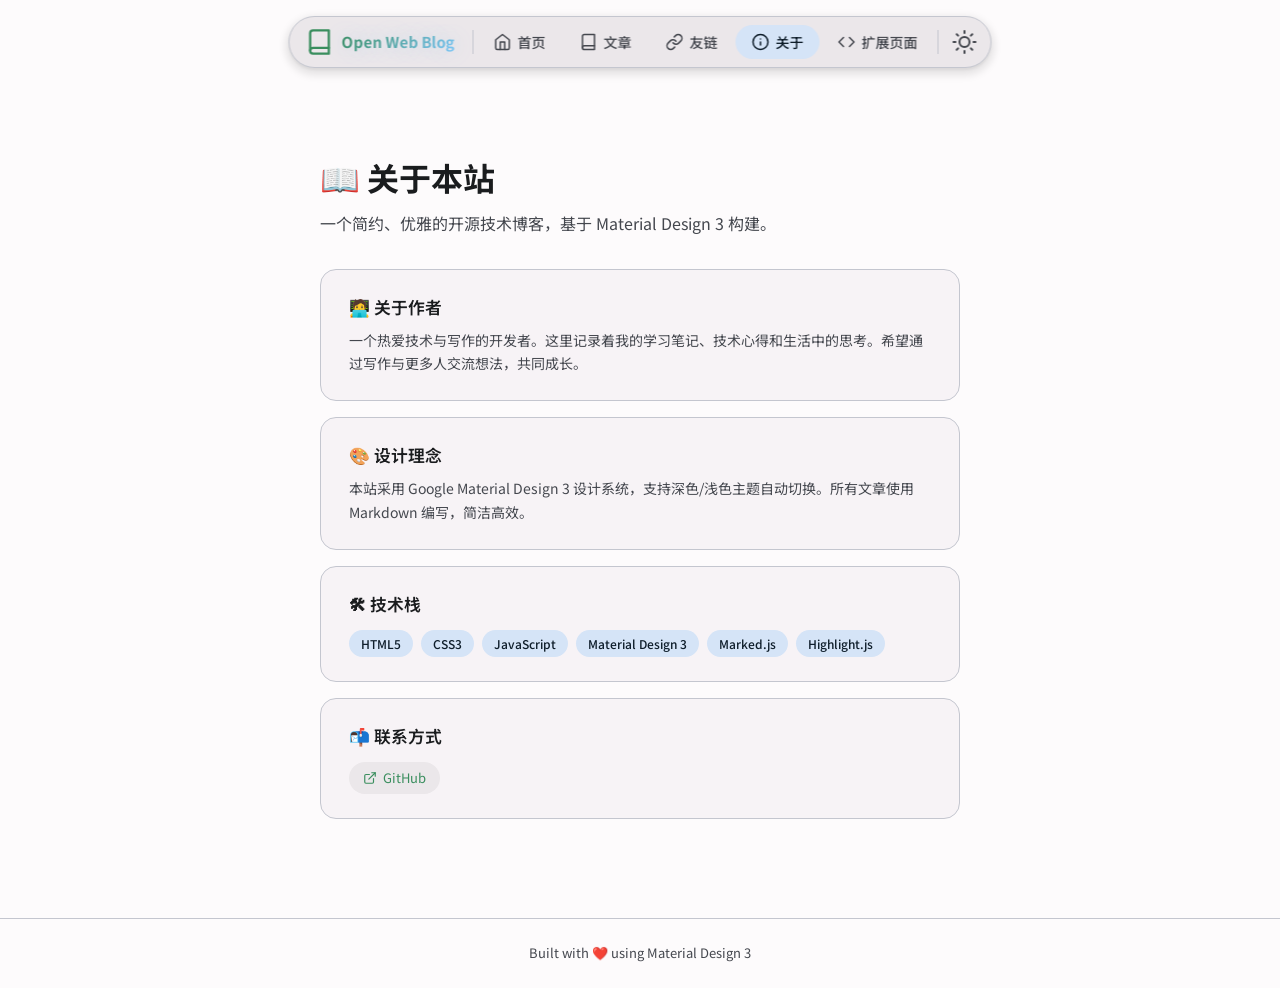
==== commit e7ed2034: "feat: 添加扩展系统、页面转场动画与导航滑块" ====
--- a/main/about.html
+++ b/main/about.html
@@ -16,6 +16,7 @@
   <link rel="stylesheet" href="css/components.css">
   <link rel="stylesheet" href="css/home.css">
   <link rel="stylesheet" href="css/nav.css">
+  <link rel="stylesheet" href="css/transitions.css">
 
   <style>
     .page-container { max-width: 680px; margin: 0 auto; padding: 0 20px; }
@@ -49,6 +50,7 @@
     </a>
     <span class="floating-nav__divider"></span>
     <div class="floating-nav__links">
+      <span class="nav-slider"></span>
       <a href="index.html" class="floating-nav__link">
         <svg viewBox="0 0 24 24" width="18" height="18" fill="none" stroke="currentColor" stroke-width="2" stroke-linecap="round" stroke-linejoin="round"><path d="M3 9l9-7 9 7v11a2 2 0 0 1-2 2H5a2 2 0 0 1-2-2z"/><polyline points="9 22 9 12 15 12 15 22"/></svg>
         首页
@@ -88,7 +90,34 @@
     </footer>
   </main>
 
-  <script src="js/theme.js"></script>
+  <script src="js/transitions.js"></script>
+  <script src="js/extensions.js"></script>
+  <script>
+    (function() {
+      const themeToggle = document.getElementById('themeToggle');
+      const themeIcon = document.getElementById('themeIcon');
+      function getPreferredTheme() {
+        const stored = localStorage.getItem('owb-theme');
+        if (stored) return stored;
+        return window.matchMedia('(prefers-color-scheme: dark)').matches ? 'dark' : 'light';
+      }
+      function setTheme(theme) {
+        document.documentElement.setAttribute('data-theme', theme);
+        localStorage.setItem('owb-theme', theme);
+        const isDark = theme === 'dark';
+        if (themeIcon) themeIcon.innerHTML = isDark
+          ? '<path d="M21 12.79A9 9 0 1 1 11.21 3 7 7 0 0 0 21 12.79z"/>'
+          : '<circle cx="12" cy="12" r="5"/><line x1="12" y1="1" x2="12" y2="3"/><line x1="12" y1="21" x2="12" y2="23"/><line x1="4.22" y1="4.22" x2="5.64" y2="5.64"/><line x1="18.36" y1="18.36" x2="19.78" y2="19.78"/><line x1="1" y1="12" x2="3" y2="12"/><line x1="21" y1="12" x2="23" y2="12"/><line x1="4.22" y1="19.78" x2="5.64" y2="18.36"/><line x1="18.36" y1="5.64" x2="19.78" y2="4.22"/>';
+      }
+      setTheme(getPreferredTheme());
+      themeToggle.addEventListener('click', () => {
+        const html = document.documentElement;
+        html.classList.add('transitioning');
+        setTheme(html.getAttribute('data-theme') === 'dark' ? 'light' : 'dark');
+        setTimeout(() => html.classList.remove('transitioning'), 300);
+      });
+    })();
+  </script>
   <script>
     (function() {
       // Load about content from config.json
--- a/main/css/home.css
+++ b/main/css/home.css
@@ -1,6 +1,11 @@
 /* ============================================
    Blog Home Page Styles
    ============================================ */
+
+/* Override content-wrapper flex direction for home page */
+#homeView {
+  flex-direction: column;
+}
 
 /* === Hero Section === */
 .blog-hero {
@@ -25,11 +30,13 @@
   background: radial-gradient(ellipse at 50% 0%, var(--md-sys-color-primary-container) 0%, transparent 60%);
   opacity: 0.35;
   pointer-events: none;
+  animation: hero-glow-pulse 4s ease-in-out infinite;
 }
 
 .blog-hero__icon {
   margin-bottom: 24px;
   position: relative;
+  animation: hero-icon-float 3s ease-in-out infinite;
 }
 
 .blog-hero__icon svg {
@@ -47,9 +54,36 @@
 
 .blog-hero__title .gradient-text {
   background: linear-gradient(135deg, var(--md-sys-color-primary), #7FC8F8, var(--md-sys-color-tertiary));
+  background-size: 200% 200%;
   -webkit-background-clip: text;
   -webkit-text-fill-color: transparent;
   background-clip: text;
+  animation: gradient-shift 8s ease-in-out infinite;
+}
+
+/* --- Ambient Hero Animations --- */
+@keyframes hero-icon-float {
+  0%, 100% { transform: translateY(0); }
+  50% { transform: translateY(-6px); }
+}
+
+@keyframes hero-glow-pulse {
+  0%, 100% { opacity: 0.28; }
+  50% { opacity: 0.42; }
+}
+
+@keyframes gradient-shift {
+  0%, 100% { background-position: 0% 50%; }
+  50% { background-position: 100% 50%; }
+}
+
+/* Respect reduced motion preference */
+@media (prefers-reduced-motion: reduce) {
+  .blog-hero__icon,
+  .blog-hero::before,
+  .blog-hero__title .gradient-text {
+    animation: none;
+  }
 }
 
 .blog-hero__subtitle {
--- a/main/css/nav.css
+++ b/main/css/nav.css
@@ -69,6 +69,7 @@
   align-items: center;
   gap: 2px;
   flex-shrink: 0;
+  position: relative;
 }
 
 .floating-nav__link {
@@ -81,8 +82,11 @@
   font-weight: 500;
   color: var(--md-sys-color-on-surface-variant);
   text-decoration: none;
-  transition: all 0.2s ease;
+  transition: color 0.2s ease;
   white-space: nowrap;
+  position: relative;
+  z-index: 1;
+  background: transparent;
 }
 
 .floating-nav__link:hover {
@@ -92,8 +96,29 @@
 }
 
 .floating-nav__link.active {
+  color: var(--md-sys-color-on-secondary-container);
+  background: transparent;
+}
+
+/* === Nav Slider: animated indicator pill === */
+.nav-slider {
+  position: absolute;
+  top: 2px;
+  bottom: 2px;
+  left: 0;
+  width: 0;
+  border-radius: var(--md-sys-shape-full);
   background-color: var(--md-sys-color-secondary-container);
-  color: var(--md-sys-color-on-secondary-container);
+  z-index: 0;
+  pointer-events: none;
+  opacity: 0;
+  transition: left 0.35s cubic-bezier(0.05, 0.7, 0.1, 1),
+              width 0.35s cubic-bezier(0.05, 0.7, 0.1, 1),
+              opacity 0.2s ease;
+}
+
+.nav-slider.ready {
+  opacity: 1;
 }
 
 .floating-nav__link svg {
--- a/main/css/transitions.css
+++ b/main/css/transitions.css
@@ -0,0 +1,154 @@
+/* ============================================
+   Page Transitions - Slide + Stagger
+   ============================================ */
+
+/* Prevent scroll during transition */
+body.is-exiting,
+body.is-entering {
+  overflow: hidden;
+}
+
+/* === Exit Animation: slide out to left === */
+body.is-exiting .main-content {
+  animation: slide-out-left 260ms cubic-bezier(0.4, 0, 0.6, 1) forwards;
+}
+
+body.is-exiting .floating-nav {
+  animation: nav-fade-out 160ms cubic-bezier(0.4, 0, 1, 1) forwards;
+}
+
+body.is-exiting .fab {
+  animation: fab-fade-out 160ms cubic-bezier(0.4, 0, 1, 1) forwards;
+}
+
+@keyframes slide-out-left {
+  to {
+    opacity: 0;
+    transform: translateX(-40px);
+  }
+}
+
+@keyframes nav-fade-out {
+  to {
+    opacity: 0;
+    transform: translateX(-50%) translateY(-6px);
+  }
+}
+
+@keyframes fab-fade-out {
+  to {
+    opacity: 0;
+    transform: translateY(12px) scale(0.85);
+  }
+}
+
+/* === Entrance Animation: slide in === */
+
+/* Nav slides in from top (same for both directions) */
+.page-entering .floating-nav {
+  animation: nav-enter 380ms 60ms cubic-bezier(0, 0, 0.2, 1) both;
+}
+
+@keyframes nav-enter {
+  from {
+    opacity: 0;
+    transform: translateX(-50%) translateY(-14px);
+  }
+  to {
+    opacity: 1;
+    transform: translateX(-50%) translateY(0);
+  }
+}
+
+/* Forward: slide in from the RIGHT */
+.page-entering[data-slide="right"] .main-content {
+  animation: slide-in-right 420ms 80ms cubic-bezier(0.05, 0.7, 0.1, 1) both;
+}
+
+@keyframes slide-in-right {
+  from {
+    opacity: 0;
+    transform: translateX(50px);
+  }
+  to {
+    opacity: 1;
+    transform: translateX(0);
+  }
+}
+
+/* Backward: slide in from the LEFT */
+.page-entering[data-slide="left"] .main-content {
+  animation: slide-in-left 420ms 80ms cubic-bezier(0.05, 0.7, 0.1, 1) both;
+}
+
+@keyframes slide-in-left {
+  from {
+    opacity: 0;
+    transform: translateX(-50px);
+  }
+  to {
+    opacity: 1;
+    transform: translateX(0);
+  }
+}
+
+/* FAB bounces in */
+.page-entering .fab {
+  animation: fab-enter 400ms 500ms cubic-bezier(0.05, 0.7, 0.1, 1) both;
+}
+
+@keyframes fab-enter {
+  from {
+    opacity: 0;
+    transform: translateY(20px) scale(0.8);
+  }
+  to {
+    opacity: 1;
+    transform: translateY(0) scale(1);
+  }
+}
+
+/* === Stagger Item: each section reveals in sequence === */
+.stagger-item {
+  opacity: 0;
+  transform: translateY(18px);
+  transition: opacity 420ms cubic-bezier(0, 0, 0.2, 1),
+              transform 420ms cubic-bezier(0, 0, 0.2, 1);
+}
+
+.stagger-item.visible {
+  opacity: 1;
+  transform: translateY(0);
+}
+
+/* === Post card stagger variant: slight scale + fade === */
+.post-card.stagger-item {
+  transform: translateY(16px) scale(0.97);
+}
+
+.post-card.stagger-item.visible {
+  transform: translateY(0) scale(1);
+}
+
+/* === Smooth internal scroll for hash links === */
+html.smooth-scroll {
+  scroll-behavior: smooth;
+}
+
+/* === Reduced motion === */
+@media (prefers-reduced-motion: reduce) {
+  body.is-exiting .main-content,
+  body.is-exiting .floating-nav,
+  body.is-exiting .fab,
+  .page-entering .floating-nav,
+  .page-entering .main-content,
+  .page-entering .fab {
+    animation: none;
+  }
+
+  .stagger-item {
+    opacity: 1;
+    transform: none;
+    transition: none;
+  }
+}
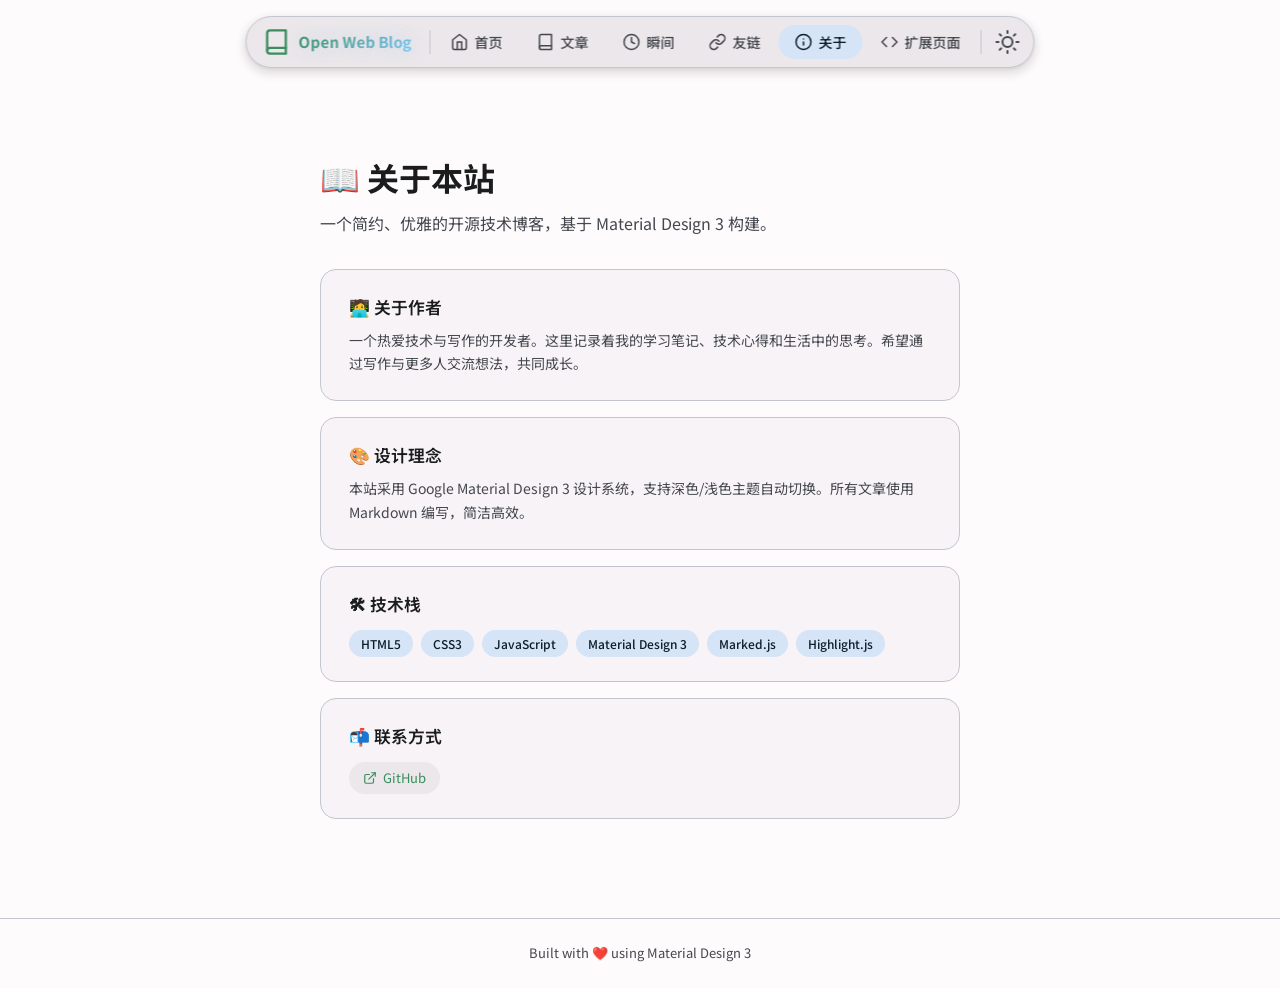
==== commit f0df7827: "feat: 添加瞬间功能及图片查看器" ====
--- a/main/about.html
+++ b/main/about.html
@@ -59,6 +59,10 @@
         <svg viewBox="0 0 24 24" width="18" height="18" fill="none" stroke="currentColor" stroke-width="2" stroke-linecap="round" stroke-linejoin="round"><path d="M4 19.5A2.5 2.5 0 0 1 6.5 17H20"/><path d="M6.5 2H20v20H6.5A2.5 2.5 0 0 1 4 19.5v-15A2.5 2.5 0 0 1 6.5 2z"/></svg>
         文章
       </a>
+      <a href="moment.html" class="floating-nav__link">
+        <svg viewBox="0 0 24 24" width="18" height="18" fill="none" stroke="currentColor" stroke-width="2" stroke-linecap="round" stroke-linejoin="round"><circle cx="12" cy="12" r="10"/><polyline points="12 6 12 12 16 14"/></svg>
+        瞬间
+      </a>
       <a href="link.html" class="floating-nav__link">
         <svg viewBox="0 0 24 24" width="18" height="18" fill="none" stroke="currentColor" stroke-width="2" stroke-linecap="round" stroke-linejoin="round"><path d="M10 13a5 5 0 0 0 7.54.54l3-3a5 5 0 0 0-7.07-7.07l-1.72 1.71"/><path d="M14 11a5 5 0 0 0-7.54-.54l-3 3a5 5 0 0 0 7.07 7.07l1.71-1.71"/></svg>
         友链
@@ -92,6 +96,7 @@
 
   <script src="js/transitions.js"></script>
   <script src="js/extensions.js"></script>
+  <script src="js/lightbox.js"></script>
   <script>
     (function() {
       const themeToggle = document.getElementById('themeToggle');
